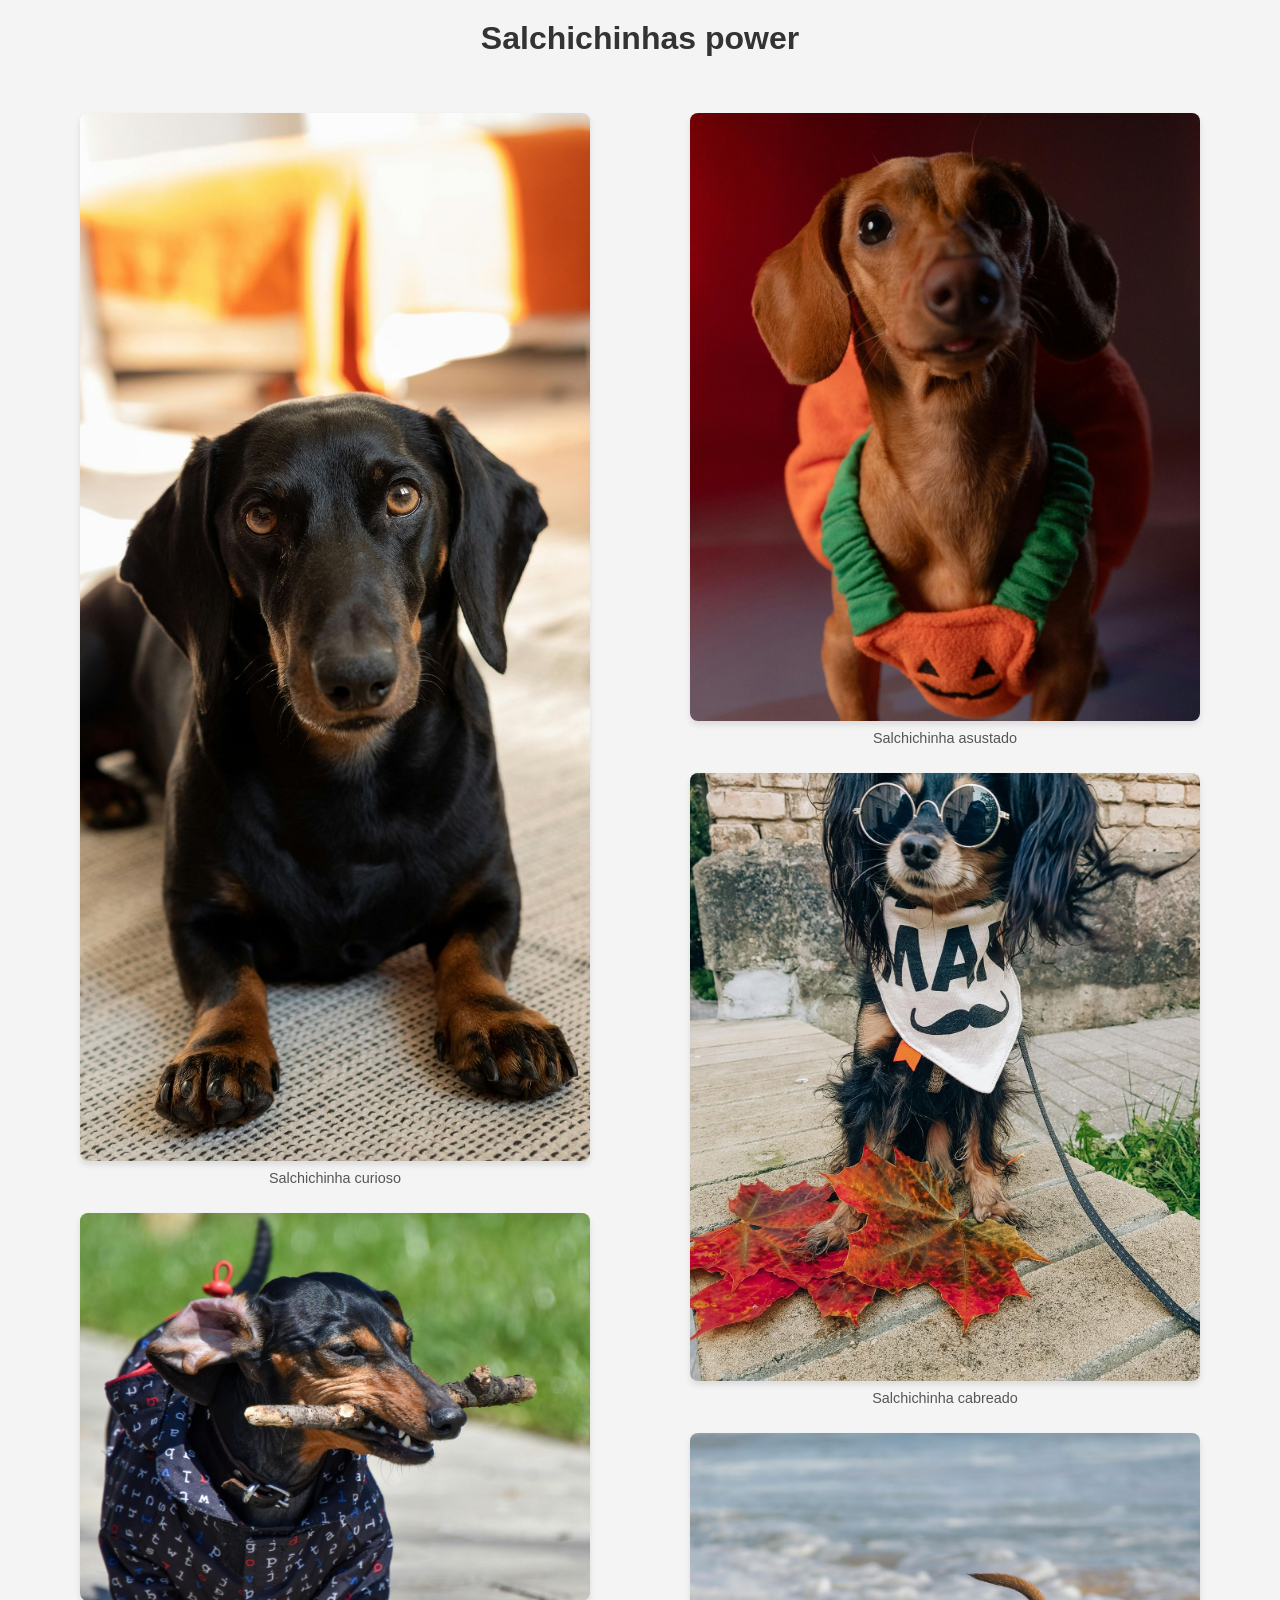
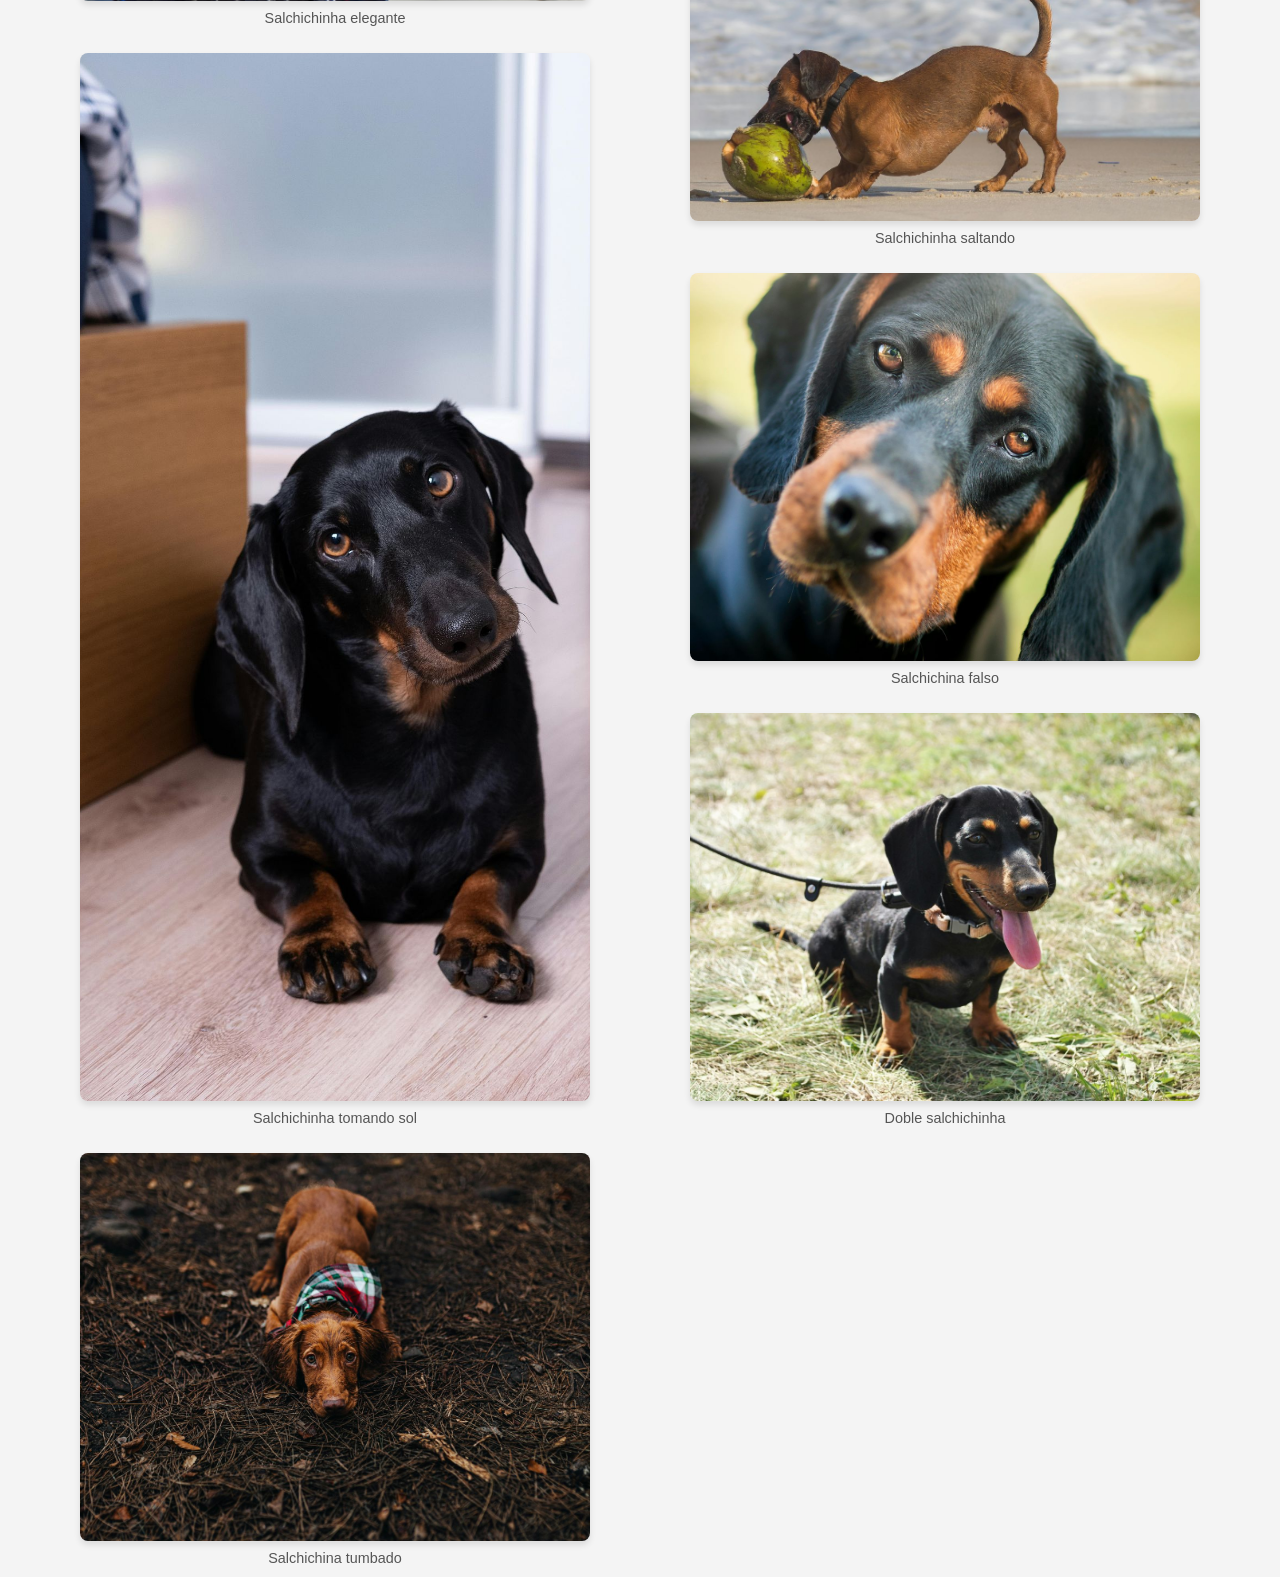
==== index.html @ e5202558 "probar-pc-escritorio" ====
<!DOCTYPE html>
<html lang="en">
  <head>
    <meta charset="UTF-8" />
    <meta name="viewport" content="width=device-width, initial-scale=1.0" />
    <title>Galería de Imágenes Salchichas</title>
    <link rel="stylesheet" href="css/style.css" />
  </head>
  <body>
    <header>
      <h1>Salchichinhas power</h1>
    </header>

    <main class="gallery"></main>

    <script src="js/app.js"></script>
  </body>
</html>
---- css/style.css ----
/* General */
body {
  font-family: Arial, sans-serif;
  margin: 0;
  padding: 0;
  display: flex;
  flex-direction: column;
  align-items: center;
  background-color: #f4f4f4;
}

/* Título */
h1 {
  margin: 20px 0;
  font-size: 2rem;
  color: #333;
}

/* Galería */
.gallery {
  display: grid;
  grid-template-columns: repeat(
    auto-fill,
    minmax(250px, 1fr)
  ); /* Columnas flexibles */
  gap: 20px;
  padding: 20px;
  max-width: 1200px;
  width: 100%;
  grid-auto-rows: 200px; /* Altura de cada celda */
  margin: 0 auto;
}

/* Imágenes */
.gallery img {
  width: 100%;
  height: 100%;
  object-fit: cover; /* Asegura que las imágenes no se distorsionen */
  border-radius: 8px;
  box-shadow: 0 4px 6px rgba(0, 0, 0, 0.1);
  cursor: pointer;
  transition: transform 0.3s ease;
}

.gallery img:hover {
  transform: scale(1.05); /* Aumentar el tamaño al pasar el ratón */
}

/* Diferentes tamaños de imagen (variados) */
.gallery .small {
  grid-column: span 1; /* Ocupa una columna */
  grid-row: span 1; /* Ocupa una fila */
}

.gallery .medium {
  grid-column: span 2; /* Ocupa dos columnas */
  grid-row: span 2; /* Ocupa una fila */
}

.gallery .large {
  grid-column: span 2; /* Ocupa dos columnas */
  grid-row: span 2; /* Ocupa dos filas */
}

.gallery .between-large-and-xl {
  grid-column: span 2;
  grid-row: span 3;
}

.gallery .extra-large {
  grid-column: span 2; /* Ocupa tres columnas */
  grid-row: span 5; /* Ocupa dos filas */
}

/* Texto descriptivo */
figcaption {
  text-align: center;
  margin-top: 5px;
  font-size: 0.9rem;
  color: #555;
}
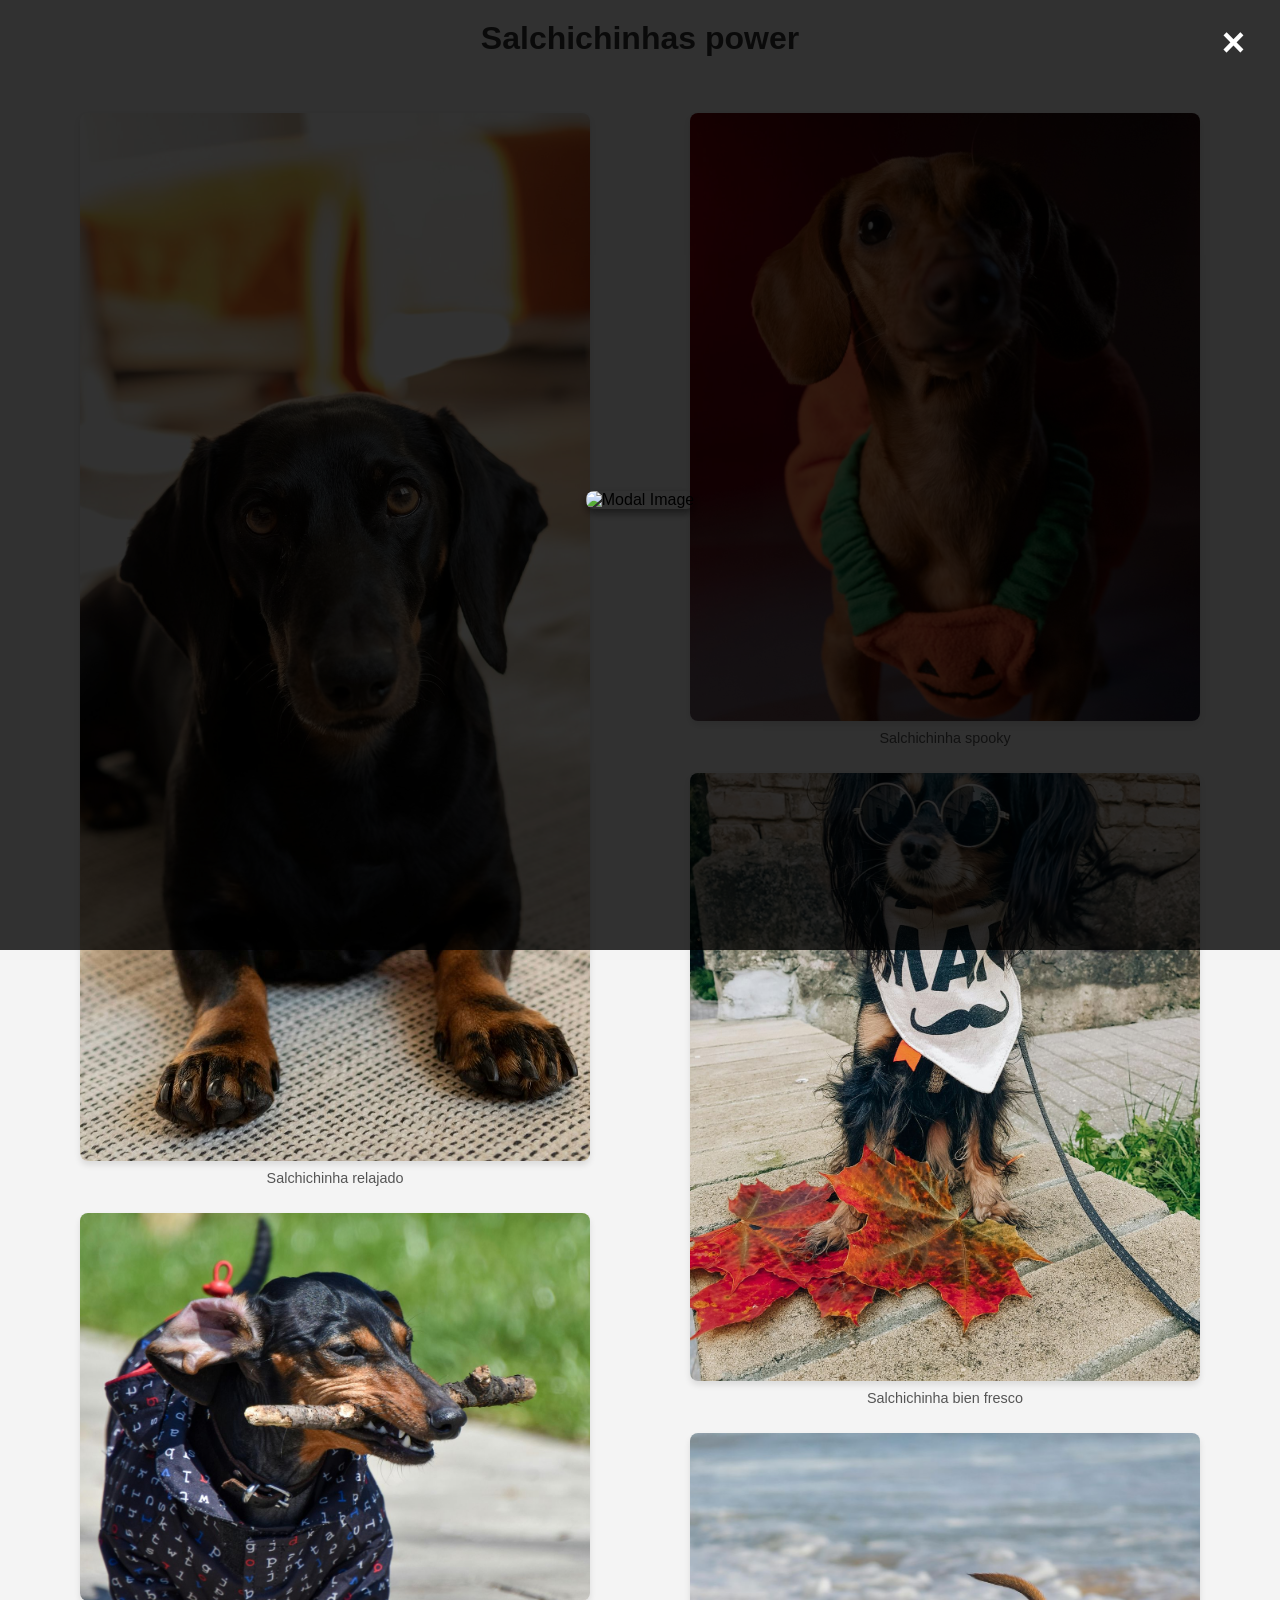
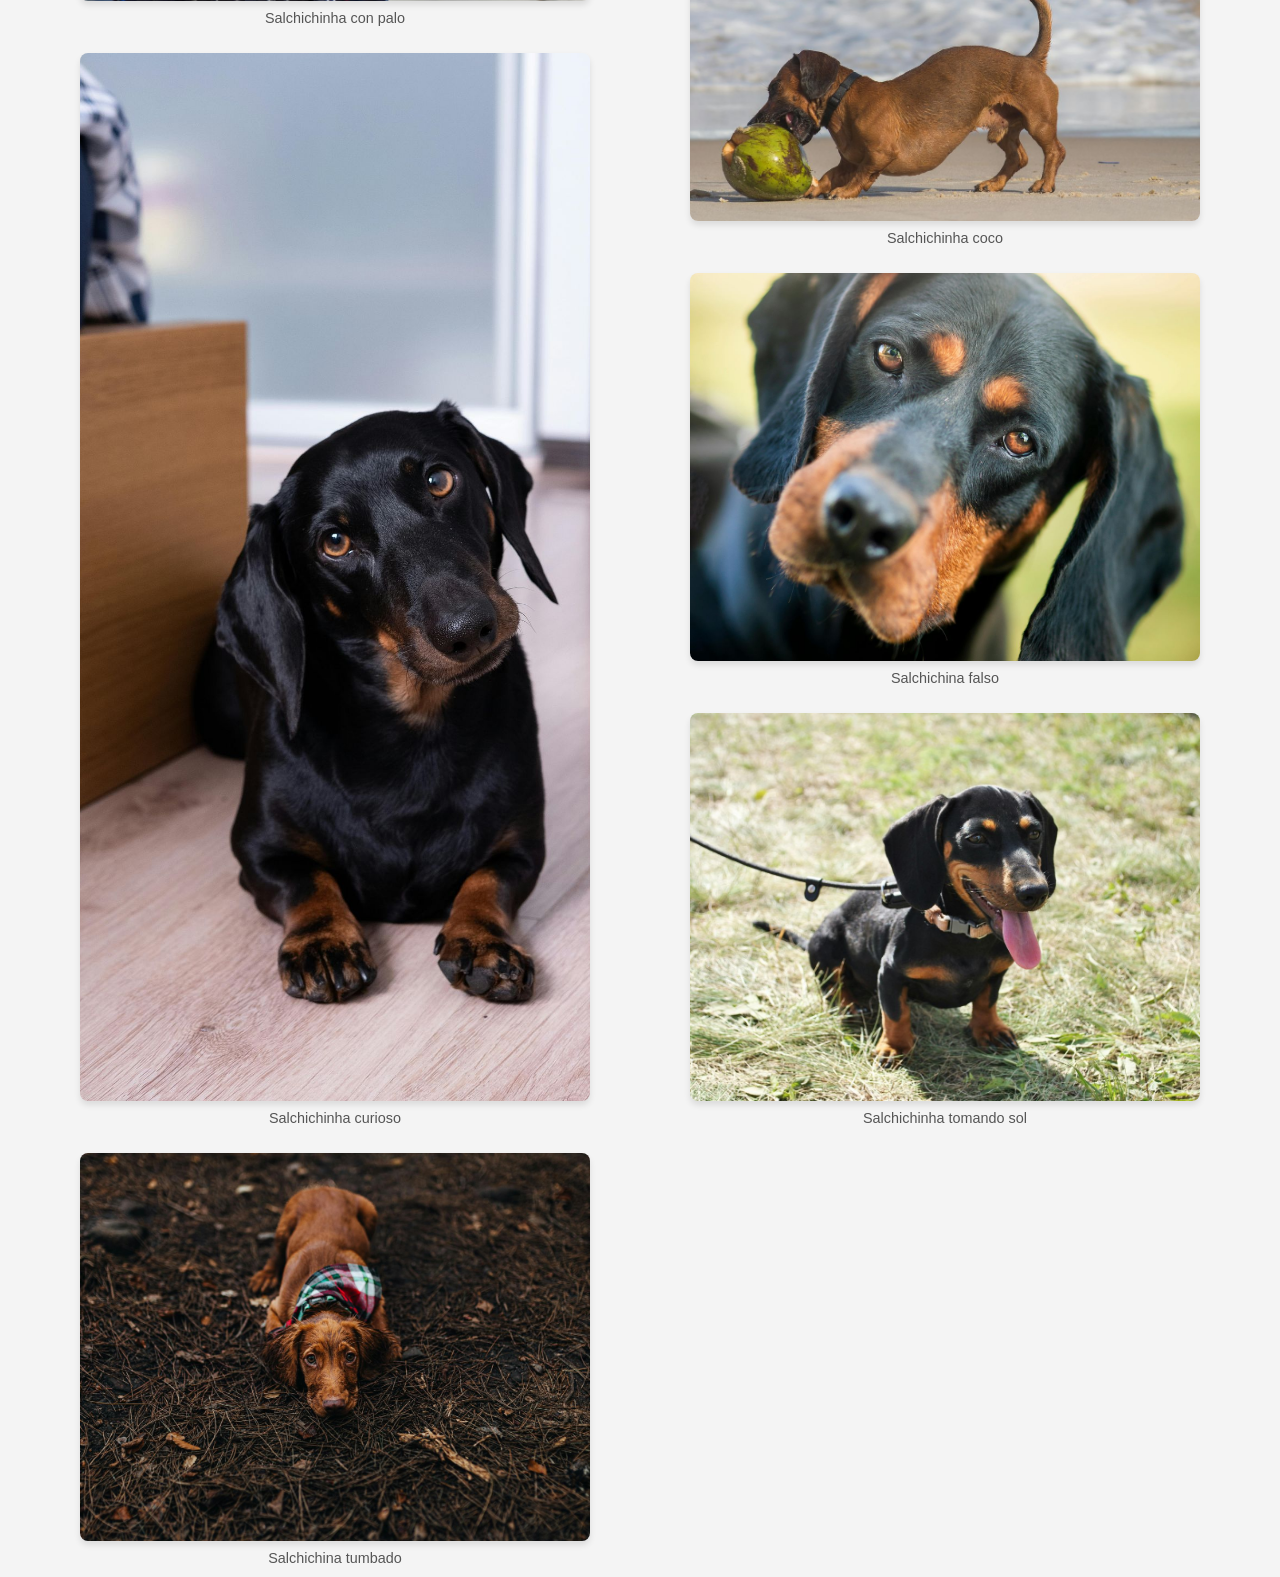
==== commit 11553ede: "modal" ====
--- a/index.html
+++ b/index.html
@@ -12,6 +12,11 @@
     </header>
 
     <main class="gallery"></main>
+    <div id="imageModal" class="modal">
+      <span class="close">&times;</span>
+      <img class="modal-content" id="modalImage" alt="Modal Image" />
+      <div id="caption"></div>
+    </div>
 
     <script src="js/app.js"></script>
   </body>
--- a/css/style.css
+++ b/css/style.css
@@ -1,4 +1,3 @@
-/* General */
 body {
   font-family: Arial, sans-serif;
   margin: 0;
@@ -9,33 +8,27 @@
   background-color: #f4f4f4;
 }
 
-/* Título */
 h1 {
   margin: 20px 0;
   font-size: 2rem;
   color: #333;
 }
 
-/* Galería */
 .gallery {
   display: grid;
-  grid-template-columns: repeat(
-    auto-fill,
-    minmax(250px, 1fr)
-  ); /* Columnas flexibles */
+  grid-template-columns: repeat(auto-fill, minmax(250px, 1fr));
   gap: 20px;
   padding: 20px;
   max-width: 1200px;
   width: 100%;
-  grid-auto-rows: 200px; /* Altura de cada celda */
+  grid-auto-rows: 200px;
   margin: 0 auto;
 }
 
-/* Imágenes */
 .gallery img {
   width: 100%;
   height: 100%;
-  object-fit: cover; /* Asegura que las imágenes no se distorsionen */
+  object-fit: cover;
   border-radius: 8px;
   box-shadow: 0 4px 6px rgba(0, 0, 0, 0.1);
   cursor: pointer;
@@ -43,23 +36,22 @@
 }
 
 .gallery img:hover {
-  transform: scale(1.05); /* Aumentar el tamaño al pasar el ratón */
+  transform: scale(1.05);
 }
 
-/* Diferentes tamaños de imagen (variados) */
 .gallery .small {
-  grid-column: span 1; /* Ocupa una columna */
-  grid-row: span 1; /* Ocupa una fila */
+  grid-column: span 1;
+  grid-row: span 1;
 }
 
 .gallery .medium {
-  grid-column: span 2; /* Ocupa dos columnas */
-  grid-row: span 2; /* Ocupa una fila */
+  grid-column: span 2;
+  grid-row: span 2;
 }
 
 .gallery .large {
-  grid-column: span 2; /* Ocupa dos columnas */
-  grid-row: span 2; /* Ocupa dos filas */
+  grid-column: span 2;
+  grid-row: span 2;
 }
 
 .gallery .between-large-and-xl {
@@ -68,14 +60,60 @@
 }
 
 .gallery .extra-large {
-  grid-column: span 2; /* Ocupa tres columnas */
-  grid-row: span 5; /* Ocupa dos filas */
+  grid-column: span 2;
+  grid-row: span 5;
 }
 
-/* Texto descriptivo */
 figcaption {
   text-align: center;
   margin-top: 5px;
   font-size: 0.9rem;
   color: #555;
 }
+
+.modal {
+  display: none;
+  position: fixed;
+  z-index: 1000;
+  left: 0;
+  top: 0;
+  width: 100%;
+  height: 100%;
+  overflow: auto;
+  background-color: rgba(0, 0, 0, 0.8);
+  display: flex;
+  justify-content: center;
+  padding-top: 50px;
+}
+
+.modal-content {
+  margin: auto;
+  display: block;
+  max-width: 90%;
+  max-height: 80%;
+  border-radius: 8px;
+  box-shadow: 0 4px 8px rgba(0, 0, 0, 0.5);
+}
+
+#caption {
+  text-align: center;
+  color: #fff;
+  margin-top: 10px;
+  font-size: 1.2rem;
+}
+
+.close {
+  position: absolute;
+  top: 20px;
+  right: 35px;
+  color: #fff;
+  font-size: 40px;
+  font-weight: bold;
+  cursor: pointer;
+  transition: color 0.3s ease;
+}
+
+.close:hover,
+.close:focus {
+  color: #ccc;
+}
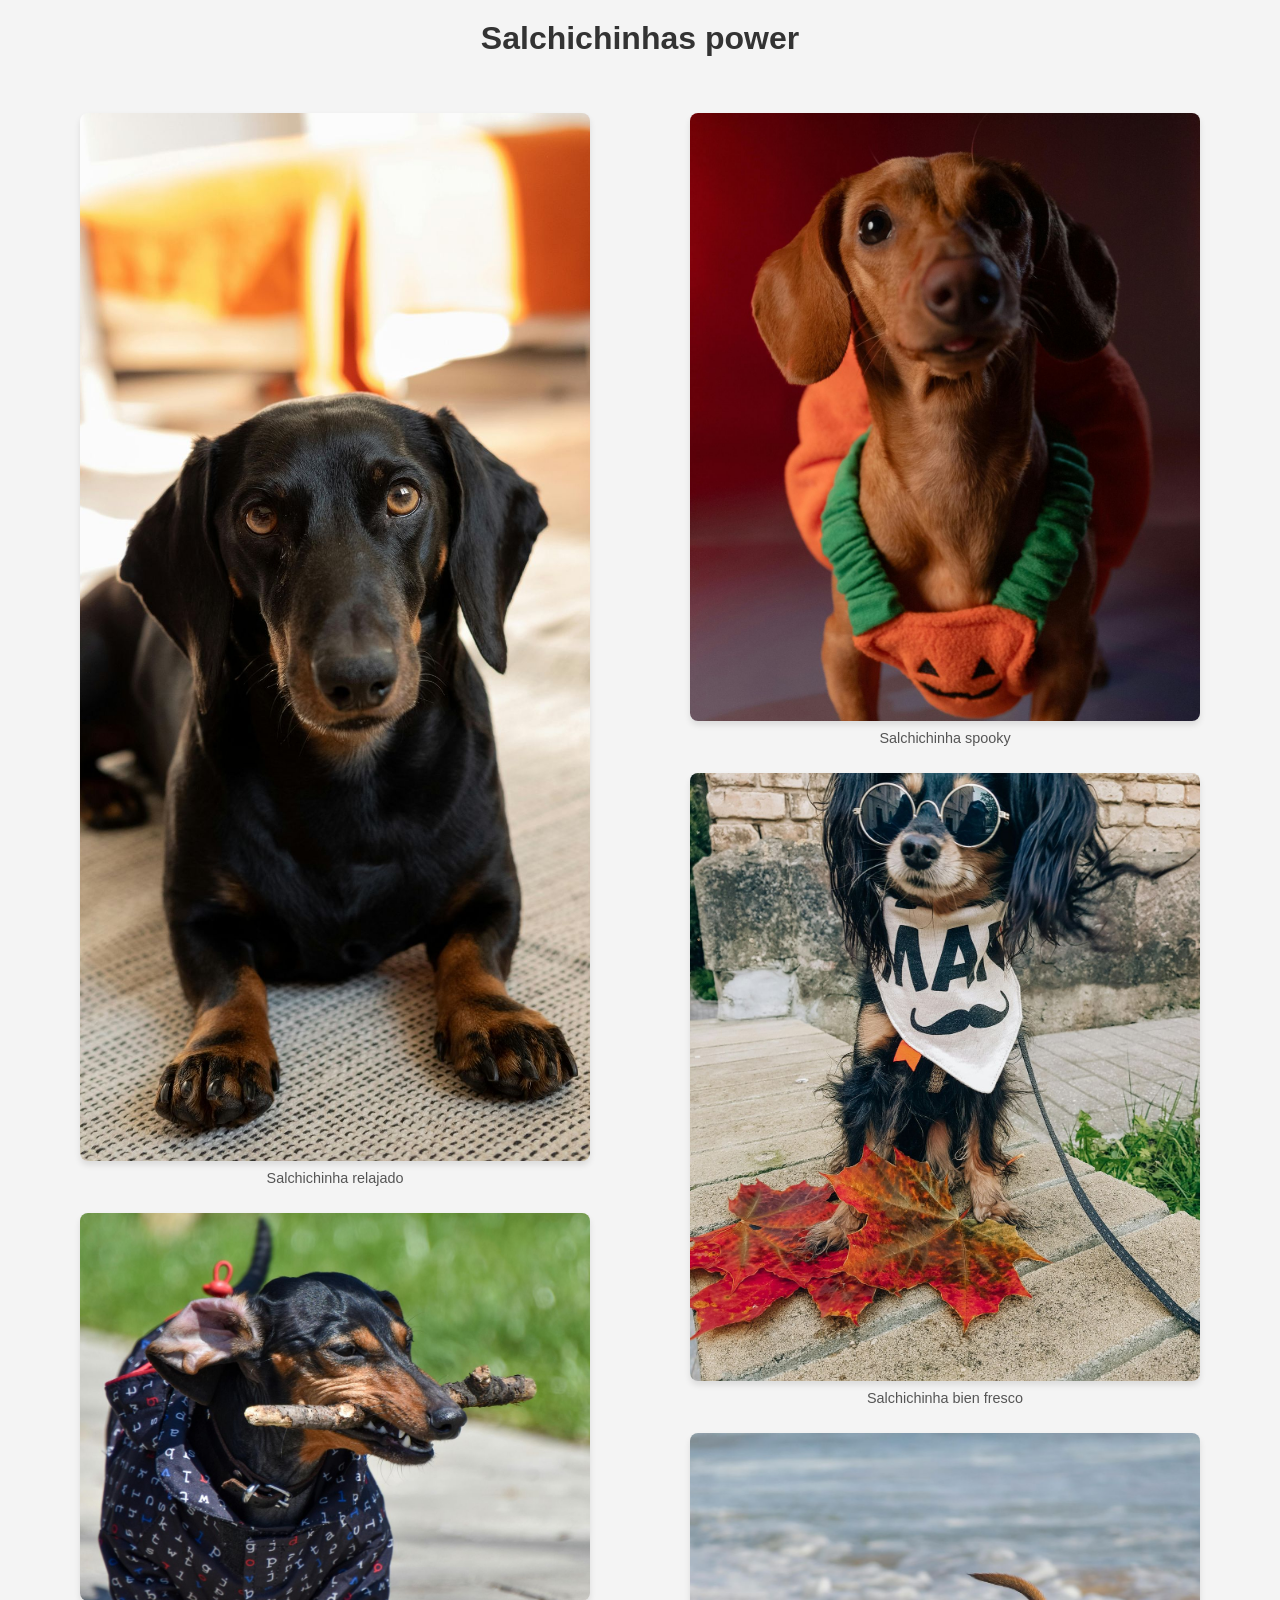
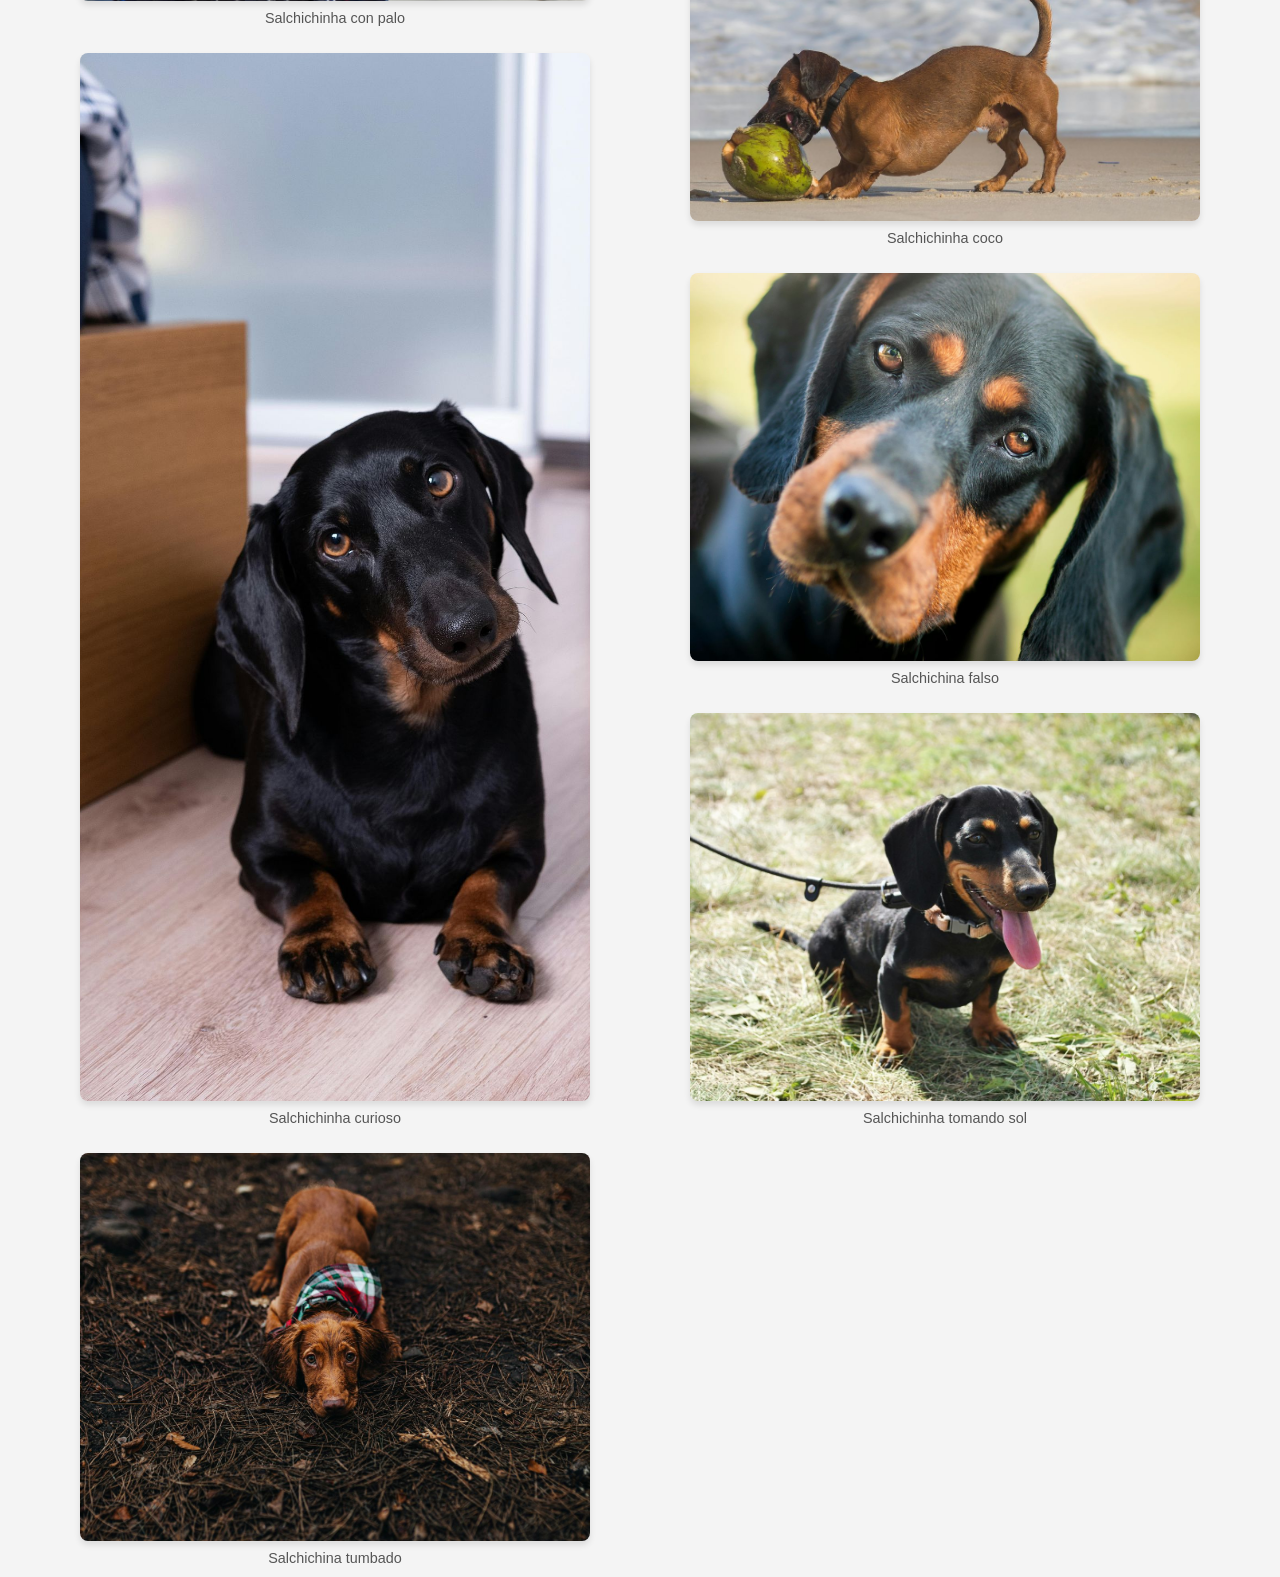
==== commit 1aa803fb: "finish" ====
--- a/index.html
+++ b/index.html
@@ -12,7 +12,7 @@
     </header>
 
     <main class="gallery"></main>
-    <div id="imageModal" class="modal">
+    <div id="imageModal" class="modal" style="display: none">
       <span class="close">&times;</span>
       <img class="modal-content" id="modalImage" alt="Modal Image" />
       <div id="caption"></div>
